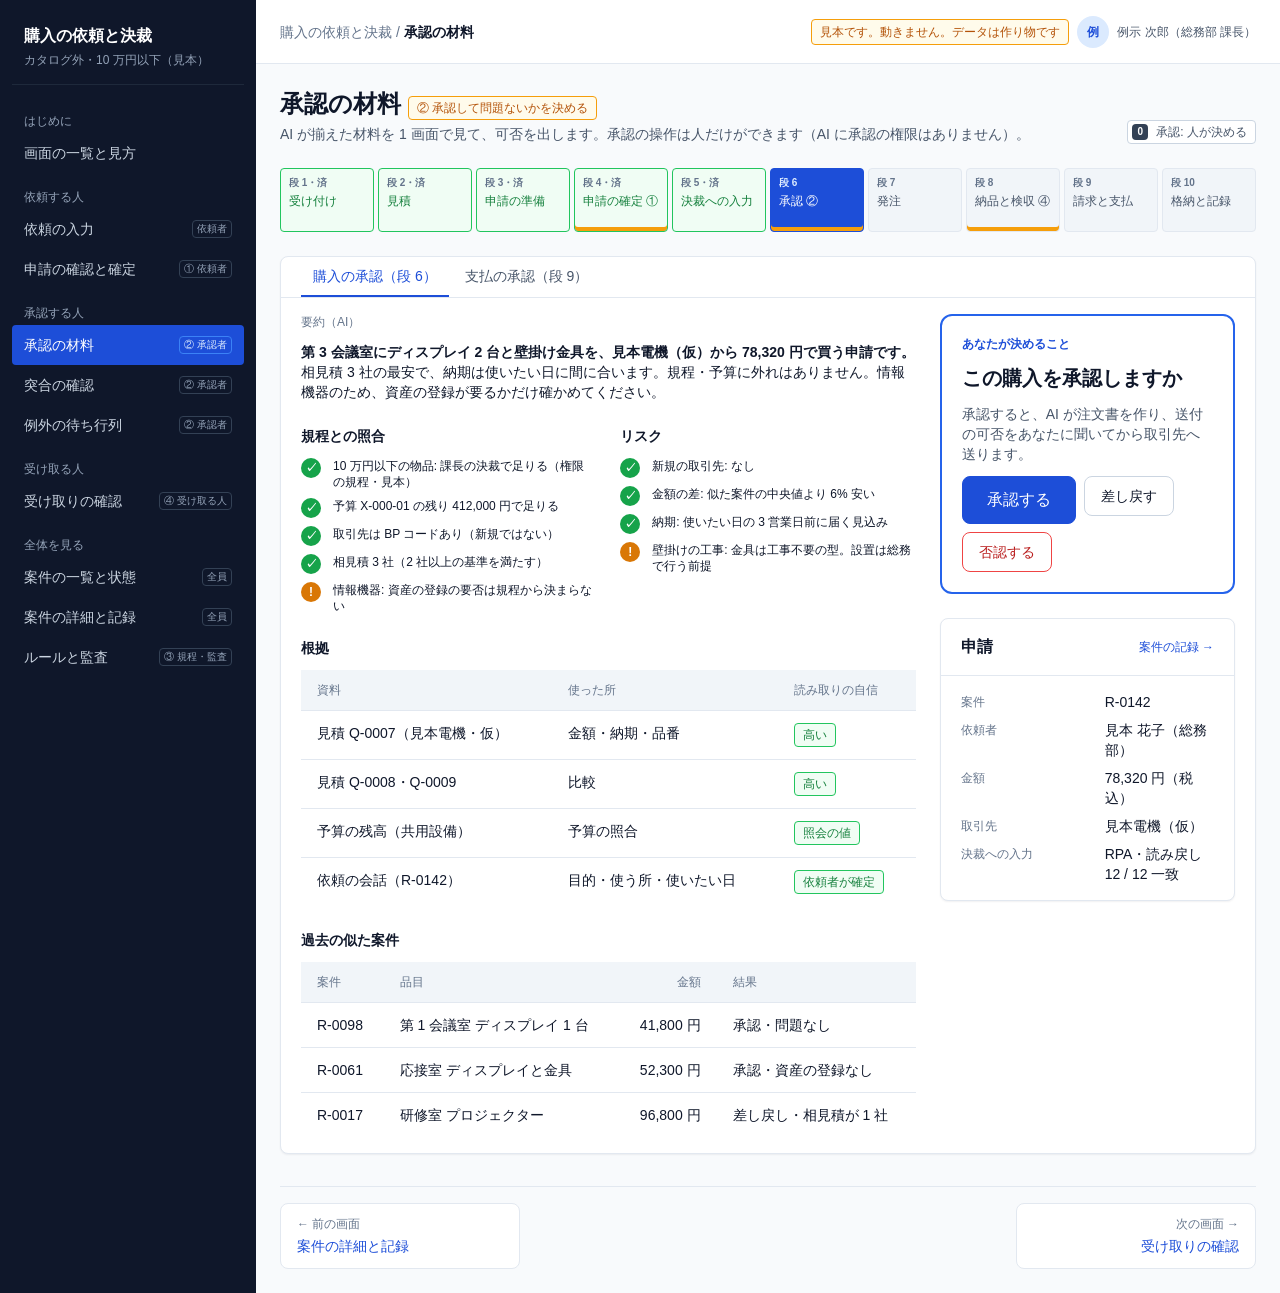
==== approve.html @ 78b3e75e "Publish the static mockup of the To-Be screens" ====
<!doctype html>
<html lang="ja">
<head>
<meta name="robots" content="noindex,nofollow">
<meta charset="utf-8">
<meta name="viewport" content="width=device-width, initial-scale=1">
<title>承認の材料｜購入の依頼と決裁（見本）</title>
<link rel="stylesheet" href="assets/style.css">
</head>
<body data-who="例示 次郎（総務部 課長）">
<div class="shell">
<aside class="side" data-shell-sidebar></aside>
<div>
<header class="top" data-shell-header></header>
<main class="main">
  <div class="page-head">
    <div>
      <h1>承認の材料 <span class="tag human">② 承認して問題ないかを決める</span></h1>
      <p>AI が揃えた材料を 1 画面で見て、可否を出します。承認の操作は人だけができます（AI に承認の権限はありません）。</p>
    </div>
    <span class="lv" data-lv="0">承認: 人が決める</span>
  </div>

  <div class="stack">
    <div data-flow="6"></div>

    <section class="card">
      <div class="tabs" data-tabs="kind" role="tablist">
        <button type="button" data-tab="buy" aria-selected="true">購入の承認（段 6）</button>
        <button type="button" data-tab="pay" aria-selected="false">支払の承認（段 9）</button>
      </div>

      <div data-panel="kind:buy" class="body">
        <div class="grid">
          <div class="c-8 stack">
            <div class="stack-s">
              <span class="small muted">要約（AI）</span>
              <p><b>第 3 会議室にディスプレイ 2 台と壁掛け金具を、見本電機（仮）から 78,320 円で買う申請です。</b>相見積 3 社の最安で、納期は使いたい日に間に合います。規程・予算に外れはありません。情報機器のため、資産の登録が要るかだけ確かめてください。</p>
            </div>

            <div class="grid">
              <section class="c-6 stack-s">
                <b>規程との照合</b>
                <ul class="checks small">
                  <li><span class="mark">✓</span><span>10 万円以下の物品: 課長の決裁で足りる（権限の規程・見本）</span></li>
                  <li><span class="mark">✓</span><span>予算 X-000-01 の残り 412,000 円で足りる</span></li>
                  <li><span class="mark">✓</span><span>取引先は BP コードあり（新規ではない）</span></li>
                  <li><span class="mark">✓</span><span>相見積 3 社（2 社以上の基準を満たす）</span></li>
                  <li><span class="mark w">!</span><span>情報機器: 資産の登録の要否は規程から決まらない</span></li>
                </ul>
              </section>
              <section class="c-6 stack-s">
                <b>リスク</b>
                <ul class="checks small">
                  <li><span class="mark">✓</span><span>新規の取引先: なし</span></li>
                  <li><span class="mark">✓</span><span>金額の差: 似た案件の中央値より 6% 安い</span></li>
                  <li><span class="mark">✓</span><span>納期: 使いたい日の 3 営業日前に届く見込み</span></li>
                  <li><span class="mark w">!</span><span>壁掛けの工事: 金具は工事不要の型。設置は総務で行う前提</span></li>
                </ul>
              </section>
            </div>

            <section class="stack-s">
              <b>根拠</b>
              <div class="table-wrap">
                <table>
                  <thead><tr><th>資料</th><th>使った所</th><th>読み取りの自信</th></tr></thead>
                  <tbody>
                    <tr><td>見積 Q-0007（見本電機・仮）</td><td>金額・納期・品番</td><td><span class="tag ok">高い</span></td></tr>
                    <tr><td>見積 Q-0008・Q-0009</td><td>比較</td><td><span class="tag ok">高い</span></td></tr>
                    <tr><td>予算の残高（共用設備）</td><td>予算の照合</td><td><span class="tag ok">照会の値</span></td></tr>
                    <tr><td>依頼の会話（R-0142）</td><td>目的・使う所・使いたい日</td><td><span class="tag ok">依頼者が確定</span></td></tr>
                  </tbody>
                </table>
              </div>
            </section>

            <section class="stack-s">
              <b>過去の似た案件</b>
              <div class="table-wrap">
                <table>
                  <thead><tr><th>案件</th><th>品目</th><th class="num">金額</th><th>結果</th></tr></thead>
                  <tbody>
                    <tr><td>R-0098</td><td>第 1 会議室 ディスプレイ 1 台</td><td class="num">41,800 円</td><td>承認・問題なし</td></tr>
                    <tr><td>R-0061</td><td>応接室 ディスプレイと金具</td><td class="num">52,300 円</td><td>承認・資産の登録なし</td></tr>
                    <tr><td>R-0017</td><td>研修室 プロジェクター</td><td class="num">96,800 円</td><td>差し戻し・相見積が 1 社</td></tr>
                  </tbody>
                </table>
              </div>
            </section>
          </div>

          <div class="c-4 stack">
            <section class="decide">
              <span class="label">あなたが決めること</span>
              <h2>この購入を承認しますか</h2>
              <p>承認すると、AI が注文書を作り、送付の可否をあなたに聞いてから取引先へ送ります。</p>
              <div class="actions">
                <button class="btn primary big" type="button" data-done="承認しました。注文書の作成へ進みます（見本）">承認する</button>
                <button class="btn" type="button" data-done="差し戻しました。理由を依頼者へ伝えます（見本）">差し戻す</button>
                <button class="btn danger" type="button" data-done="否認しました（見本）">否認する</button>
              </div>
            </section>
            <section class="card">
              <header><h2>申請</h2><a class="small" href="case.html">案件の記録 →</a></header>
              <div class="body">
                <dl class="kv">
                  <dt>案件</dt><dd>R-0142</dd>
                  <dt>依頼者</dt><dd>見本 花子（総務部）</dd>
                  <dt>金額</dt><dd class="num">78,320 円（税込）</dd>
                  <dt>取引先</dt><dd>見本電機（仮）</dd>
                  <dt>決裁への入力</dt><dd>RPA・読み戻し 12 / 12 一致</dd>
                </dl>
              </div>
            </section>
          </div>
        </div>
      </div>

      <div data-panel="kind:pay" class="body" id="pay" hidden>
        <div class="grid">
          <div class="c-8 stack-s">
            <span class="small muted">要約（AI）</span>
            <p><b>R-0142 の支払 78,320 円の決裁です。</b>請求書・注文書・検収の 3 つが全ての項目で一致しました（差分なし）。支払は承認の時に今の仕組みで自動で実行されます。</p>
            <ul class="checks small">
              <li><span class="mark">✓</span><span>請求書・注文書・検収: 差分なし（<a href="reconcile.html">突合の確認</a>）</span></li>
              <li><span class="mark">✓</span><span>受け取りの確認: 見本 花子 が注文どおりと確認</span></li>
              <li><span class="mark">✓</span><span>支払の期日: 月末（請求書から）</span></li>
            </ul>
          </div>
          <div class="c-4">
            <section class="decide">
              <span class="label">あなたが決めること</span>
              <h2>支払を承認しますか</h2>
              <div class="actions">
                <button class="btn primary big" type="button" data-done="支払を承認しました（見本）">承認する</button>
                <button class="btn" type="button" data-done="差し戻しました（見本）">差し戻す</button>
              </div>
            </section>
          </div>
        </div>
      </div>
    </section>
  </div>
</main>
</div>
</div>
<script src="assets/app.js"></script>
</body>
</html>
---- assets/style.css ----
/* カタログ外購入 To-Be の画面の見本（静的）。
   型: 4px 格子（余白は 4・8・12・16・20・24・32・40・48）、12 カラム（溝 24）、
   文字 10・12・14・16・20・24、太さ 400・500・600、角丸 4・6・8・12、左の帯 256、上の帯 64。 */

:root {
  --bg: #f8fafc;
  --surface: #ffffff;
  --sunken: #f1f5f9;
  --line: #e2e8f0;
  --line-strong: #cbd5e1;
  --text: #0f172a;
  --text-2: #475569;
  --text-3: #64748b;
  --brand: #1d4ed8;
  --brand-2: #2563eb;
  --brand-soft: #eff6ff;
  --brand-line: #dbeafe;
  --ok: #15803d;
  --ok-soft: #f0fdf4;
  --warn: #b45309;
  --warn-soft: #fffbeb;
  --ng: #b91c1c;
  --ng-soft: #fef2f2;
  --nav: #0f172a;
  --nav-2: #1e293b;
  --nav-text: #cbd5e1;
  --radius-s: 4px;
  --radius: 8px;
  --radius-l: 12px;
  --shadow: 0 1px 2px rgba(15, 23, 42, 0.06);
  --font: "Hiragino Sans", "Hiragino Kaku Gothic ProN", "Noto Sans JP", "Yu Gothic UI", "Meiryo", sans-serif;
}

* { box-sizing: border-box; }
html, body { margin: 0; }
body {
  font-family: var(--font);
  font-size: 14px;
  line-height: 20px;
  font-weight: 400;
  color: var(--text);
  background: var(--bg);
}
a { color: var(--brand); text-decoration: none; }
a:hover { text-decoration: underline; }
h1, h2, h3, p, ul, ol, dl, dd { margin: 0; }
ul, ol { padding-left: 20px; }
.list { margin-top: 8px; }

/* ---- 枠（左の帯・上の帯・本文） ---- */
.shell { display: grid; grid-template-columns: 256px minmax(0, 1fr); min-height: 100vh; background: linear-gradient(to right, var(--nav) 256px, transparent 256px); }
.side { background: var(--nav); color: var(--nav-text); padding: 16px 12px; position: sticky; top: 0; height: 100vh; overflow-y: auto; }
.side .product { display: flex; flex-direction: column; gap: 4px; padding: 8px 12px 16px; border-bottom: 1px solid var(--nav-2); margin-bottom: 12px; }
.side .product b { color: #ffffff; font-size: 16px; line-height: 24px; font-weight: 600; }
.side .product span { font-size: 12px; line-height: 16px; color: #94a3b8; }
.side .group { font-size: 12px; line-height: 16px; color: #94a3b8; padding: 16px 12px 4px; font-weight: 500; }
.side a { display: flex; align-items: center; justify-content: space-between; gap: 8px; min-height: 40px; padding: 8px 12px; border-radius: var(--radius-s); color: var(--nav-text); font-size: 14px; line-height: 20px; }
.side a:hover { background: var(--nav-2); text-decoration: none; }
.side a[aria-current="page"] { background: var(--brand); color: #ffffff; font-weight: 500; }
.side a .role { font-size: 10px; line-height: 12px; color: #94a3b8; border: 1px solid #334155; border-radius: var(--radius-s); padding: 2px 4px; white-space: nowrap; }
.side a[aria-current="page"] .role { color: #dbeafe; border-color: #3b82f6; }

.top { height: 64px; display: flex; align-items: center; justify-content: space-between; gap: 16px; padding: 0 24px; background: var(--surface); border-bottom: 1px solid var(--line); position: sticky; top: 0; z-index: 2; }
.top .crumb { font-size: 14px; line-height: 20px; color: var(--text-3); white-space: nowrap; overflow: hidden; text-overflow: ellipsis; }
.top .crumb b { color: var(--text); font-weight: 600; }
.top .who { display: flex; align-items: center; gap: 8px; font-size: 12px; line-height: 16px; color: var(--text-2); white-space: nowrap; }
.top .who .avatar { width: 32px; height: 32px; border-radius: 999px; background: var(--brand-line); color: var(--brand); display: grid; place-items: center; font-weight: 600; font-size: 12px; }
.sample-note { font-size: 12px; line-height: 16px; color: var(--warn); background: var(--warn-soft); border: 1px solid #f59e0b; border-radius: var(--radius-s); padding: 4px 8px; white-space: nowrap; }

.main { padding: 24px; max-width: 1328px; }
.page-head { display: flex; align-items: flex-end; justify-content: space-between; gap: 24px; margin-bottom: 24px; }
.page-head h1 { font-size: 24px; line-height: 32px; font-weight: 600; }
.page-head p { font-size: 14px; line-height: 20px; color: var(--text-2); margin-top: 4px; }

/* ---- 12 カラム ---- */
.grid { display: grid; grid-template-columns: repeat(12, minmax(0, 1fr)); gap: 24px; align-items: start; }
.c-12 { grid-column: span 12; } .c-8 { grid-column: span 8; } .c-6 { grid-column: span 6; }
.c-4 { grid-column: span 4; } .c-3 { grid-column: span 3; }
.stack { display: flex; flex-direction: column; gap: 24px; }
.stack-s { display: flex; flex-direction: column; gap: 12px; }
.row { display: flex; align-items: center; gap: 8px; flex-wrap: wrap; }
.spread { display: flex; align-items: center; justify-content: space-between; gap: 16px; }

/* ---- 面 ---- */
.card { background: var(--surface); border: 1px solid var(--line); border-radius: var(--radius); box-shadow: var(--shadow); }
.card > header { display: flex; align-items: center; justify-content: space-between; gap: 12px; padding: 16px 20px; border-bottom: 1px solid var(--line); }
.card > header h2 { font-size: 16px; line-height: 24px; font-weight: 600; }
.card > header .sub { font-size: 12px; line-height: 16px; color: var(--text-3); }
.card .body { padding: 16px 20px; }
.card .body + .body { border-top: 1px solid var(--line); }
.card > footer { padding: 16px 20px; border-top: 1px solid var(--line); background: var(--sunken); border-radius: 0 0 var(--radius) var(--radius); }

.muted { color: var(--text-3); }
.small { font-size: 12px; line-height: 16px; }
.num { font-variant-numeric: tabular-nums; }
.strong { font-weight: 600; }

/* ---- 印 ---- */
.tag { display: inline-flex; align-items: center; gap: 4px; height: 24px; padding: 0 8px; border-radius: var(--radius-s); font-size: 12px; line-height: 16px; font-weight: 500; white-space: nowrap; border: 1px solid transparent; }
.tag.ai { background: var(--brand-soft); color: var(--brand); border-color: var(--brand-line); }
.tag.rpa { background: #f1f5f9; color: #334155; border-color: #cbd5e1; }
.tag.human { background: var(--warn-soft); color: var(--warn); border-color: #f59e0b; }
.tag.ok { background: var(--ok-soft); color: var(--ok); border-color: #22c55e; }
.tag.ng { background: var(--ng-soft); color: var(--ng); border-color: #ef4444; }
.tag.wait { background: var(--warn-soft); color: var(--warn); border-color: #f59e0b; }
.tag.plain { background: var(--sunken); color: var(--text-2); border-color: var(--line); }

/* 任せる段階: 0 人が決める・1 人が可否を出す・2 人は記録を見て止められる・3 自動 */
.lv { display: inline-flex; align-items: center; gap: 8px; height: 24px; padding: 0 8px 0 4px; border-radius: var(--radius-s); font-size: 12px; line-height: 16px; font-weight: 500; white-space: nowrap; background: var(--surface); border: 1px solid var(--line-strong); color: var(--text-2); }
.lv::before { content: attr(data-lv); display: grid; place-items: center; width: 16px; height: 16px; border-radius: var(--radius-s); color: #ffffff; font-size: 10px; line-height: 12px; font-weight: 600; }
.lv[data-lv="0"]::before { background: #334155; }
.lv[data-lv="1"]::before { background: #d97706; }
.lv[data-lv="2"]::before { background: #2563eb; }
.lv[data-lv="3"]::before { background: #16a34a; }

.legend { display: flex; flex-wrap: wrap; gap: 8px 16px; align-items: center; }

/* ---- 人がする 1 操作 ---- */
.decide { background: var(--surface); border: 2px solid var(--brand-2); border-radius: var(--radius-l); padding: 20px; display: flex; flex-direction: column; gap: 12px; }
.decide .label { font-size: 12px; line-height: 16px; font-weight: 600; color: var(--brand); }
.decide h2 { font-size: 20px; line-height: 28px; font-weight: 600; }
.decide p { color: var(--text-2); }
.decide .actions { display: flex; gap: 8px; flex-wrap: wrap; }
.decide.done { border-color: #16a34a; background: var(--ok-soft); }
.decide.done .label { color: var(--ok); }

.btn { display: inline-flex; align-items: center; justify-content: center; gap: 8px; height: 40px; padding: 0 16px; border-radius: var(--radius); border: 1px solid var(--line-strong); background: var(--surface); color: var(--text); font: inherit; font-size: 14px; line-height: 20px; font-weight: 500; cursor: pointer; white-space: nowrap; }
.btn:hover { background: var(--sunken); text-decoration: none; }
.btn.primary { background: var(--brand); border-color: var(--brand); color: #ffffff; }
.btn.primary:hover { background: #1e40af; }
.btn.big { height: 48px; padding: 0 24px; font-size: 16px; line-height: 24px; }
.btn.danger { color: var(--ng); border-color: #ef4444; }
.btn.small { height: 32px; padding: 0 12px; font-size: 12px; line-height: 16px; }

/* ---- 表 ---- */
table { width: 100%; border-collapse: collapse; }
th, td { text-align: left; padding: 12px 16px; border-bottom: 1px solid var(--line); vertical-align: top; font-size: 14px; line-height: 20px; }
th { font-size: 12px; line-height: 16px; font-weight: 500; color: var(--text-3); background: var(--sunken); white-space: nowrap; }
tr:last-child td { border-bottom: 0; }
td:first-child { white-space: nowrap; }
td.num, th.num { text-align: right; font-variant-numeric: tabular-nums; }
tr.diff td { background: var(--warn-soft); }
tr.stuck td:first-child { box-shadow: inset 4px 0 0 #dc2626; }
.table-wrap { overflow-x: auto; }

/* ---- 定義の並び ---- */
.kv { display: grid; grid-template-columns: 128px minmax(0, 1fr); gap: 8px 16px; }
.kv dt { font-size: 12px; line-height: 20px; color: var(--text-3); }
.kv dd { font-size: 14px; line-height: 20px; }
.src { display: inline-flex; align-items: center; gap: 4px; font-size: 12px; line-height: 16px; color: var(--text-3); }
.src::before { content: ""; width: 8px; height: 8px; border-radius: 999px; background: #94a3b8; }
.src.ai::before { background: #2563eb; }
.src.human::before { background: #d97706; }
.src.missing { color: var(--ng); }
.src.missing::before { background: #dc2626; }

/* ---- 記録（AI・RPA がしたことと根拠） ---- */
.log { list-style: none; padding: 0; display: flex; flex-direction: column; }
.log li { display: grid; grid-template-columns: 48px minmax(0, 1fr); gap: 12px; padding: 12px 0; border-bottom: 1px solid var(--line); }
.log li:last-child { border-bottom: 0; }
.log time { font-size: 12px; line-height: 20px; color: var(--text-3); font-variant-numeric: tabular-nums; }
.log .what { display: flex; flex-direction: column; gap: 4px; }
.log .why { font-size: 12px; line-height: 16px; color: var(--text-3); }
.log .what > .lv, .stack-s > .btn, .stack-s > .tag { align-self: flex-start; }

/* ---- 流れ（10 段） ---- */
.flow { display: grid; grid-template-columns: repeat(10, minmax(0, 1fr)); gap: 4px; }
.flow > a { display: flex; flex-direction: column; gap: 4px; padding: 8px; border-radius: var(--radius-s); background: var(--sunken); border: 1px solid var(--line); font-size: 12px; line-height: 16px; color: var(--text-2); min-height: 64px; }
.flow > a:hover { text-decoration: none; border-color: var(--brand-2); }
.flow .n { font-size: 10px; line-height: 12px; color: var(--text-3); font-weight: 600; }
.flow > .done { background: var(--ok-soft); border-color: #22c55e; color: var(--ok); }
.flow > .now { background: var(--brand); border-color: var(--brand); color: #ffffff; }
.flow .now .n { color: #dbeafe; }
.flow > .h { box-shadow: inset 0 -4px 0 #f59e0b; }

.pager { display: flex; justify-content: space-between; gap: 16px; margin-top: 32px; padding-top: 16px; border-top: 1px solid var(--line); }
.pager a { display: flex; flex-direction: column; gap: 4px; padding: 12px 16px; border: 1px solid var(--line); border-radius: var(--radius); background: var(--surface); min-width: 240px; }
.pager a:hover { text-decoration: none; border-color: var(--brand-2); }
.pager a.next { text-align: right; margin-left: auto; }
.pager small { font-size: 12px; line-height: 16px; color: var(--text-3); }

/* ---- チャット ---- */
.chat { display: flex; flex-direction: column; gap: 16px; padding: 20px; background: var(--sunken); min-height: 480px; }
.msg { max-width: 80%; display: flex; flex-direction: column; gap: 4px; }
.msg .bubble { padding: 12px 16px; border-radius: var(--radius-l); background: var(--surface); border: 1px solid var(--line); }
.msg.me { align-self: flex-end; }
.msg.me .bubble { background: var(--brand); color: #ffffff; border-color: var(--brand); }
.msg .meta { font-size: 12px; line-height: 16px; color: var(--text-3); }
.msg.me .meta { text-align: right; }
.choices { display: flex; flex-wrap: wrap; gap: 8px; margin-top: 8px; }
.composer { display: flex; gap: 8px; padding: 16px 20px; border-top: 1px solid var(--line); }
.composer input { flex: 1; height: 40px; border: 1px solid var(--line-strong); border-radius: var(--radius); padding: 0 12px; font: inherit; }

/* ---- 照合の結果 ---- */
.checks { list-style: none; padding: 0; display: flex; flex-direction: column; gap: 8px; }
.checks li { display: grid; grid-template-columns: 24px minmax(0, 1fr); gap: 8px; align-items: start; }
.checks .mark { width: 20px; height: 20px; border-radius: 999px; display: grid; place-items: center; font-size: 12px; line-height: 16px; font-weight: 600; color: #ffffff; background: #16a34a; }
.checks .mark.w { background: #d97706; }
.checks .mark.x { background: #dc2626; }

.note { padding: 12px 16px; border-radius: var(--radius); background: var(--brand-soft); border: 1px solid var(--brand-line); color: #1e3a8a; font-size: 14px; line-height: 20px; }
.note.warn { background: var(--warn-soft); border-color: #f59e0b; color: #78350f; }

/* ---- 指標 ---- */
.stat { display: flex; flex-direction: column; gap: 4px; padding: 16px 20px; }
.stat b { font-size: 24px; line-height: 32px; font-weight: 600; font-variant-numeric: tabular-nums; }
.stat span { font-size: 12px; line-height: 16px; color: var(--text-3); }
.meter { height: 8px; background: var(--sunken); border-radius: 999px; overflow: hidden; border: 1px solid var(--line); }
.meter i { display: block; height: 100%; background: #2563eb; }
.meter.full i { background: #16a34a; }

/* ---- 写真 ---- */
.photo { aspect-ratio: 4 / 3; border-radius: var(--radius); border: 1px dashed var(--line-strong); background: repeating-linear-gradient(45deg, #f1f5f9 0 12px, #f8fafc 12px 24px); display: grid; place-items: center; color: var(--text-3); font-size: 12px; line-height: 16px; max-height: 240px; }

.phone { width: 390px; max-width: 100%; margin: 0 auto; background: var(--surface); border: 1px solid var(--line-strong); border-radius: 16px; overflow: hidden; box-shadow: 0 8px 24px rgba(15, 23, 42, 0.12); }
.phone .bar { height: 48px; display: flex; align-items: center; justify-content: center; font-weight: 600; border-bottom: 1px solid var(--line); }
.phone .inner { padding: 16px; display: flex; flex-direction: column; gap: 16px; }
.phone .btn { width: 100%; height: 56px; font-size: 16px; line-height: 24px; }

.tabs { display: flex; gap: 4px; border-bottom: 1px solid var(--line); padding: 0 20px; }
.tabs button { height: 40px; padding: 0 12px; border: 0; background: none; font: inherit; color: var(--text-2); border-bottom: 2px solid transparent; cursor: pointer; }
.tabs button[aria-selected="true"] { color: var(--brand); border-bottom-color: var(--brand); font-weight: 500; }
[data-panel][hidden] { display: none; }

.toast { position: fixed; right: 24px; bottom: 24px; background: #0f172a; color: #ffffff; padding: 12px 16px; border-radius: var(--radius); font-size: 14px; line-height: 20px; box-shadow: 0 8px 24px rgba(15, 23, 42, 0.24); opacity: 0; transition: opacity 200ms; pointer-events: none; z-index: 3; }
.toast.show { opacity: 1; }

@media (max-width: 1024px) {
  .shell { grid-template-columns: minmax(0, 1fr); background: none; }
  .side { display: none; }
  .c-8, .c-6, .c-4, .c-3 { grid-column: span 12; }
  .flow { grid-template-columns: repeat(5, minmax(0, 1fr)); }
  .top .who span:last-child, .top .sample-note { display: none; }
}

@media (max-width: 640px) {
  .main { padding: 16px; }
  .page-head, .spread, .card > header { flex-direction: column; align-items: flex-start; }
  .lv, .tag { white-space: normal; height: auto; min-height: 24px; padding-top: 4px; padding-bottom: 4px; }
  .flow { grid-template-columns: repeat(2, minmax(0, 1fr)); }
  .pager { flex-direction: column; }
  .pager a { min-width: 0; }
  .kv { grid-template-columns: 96px minmax(0, 1fr); }
  .msg { max-width: 100%; }
}
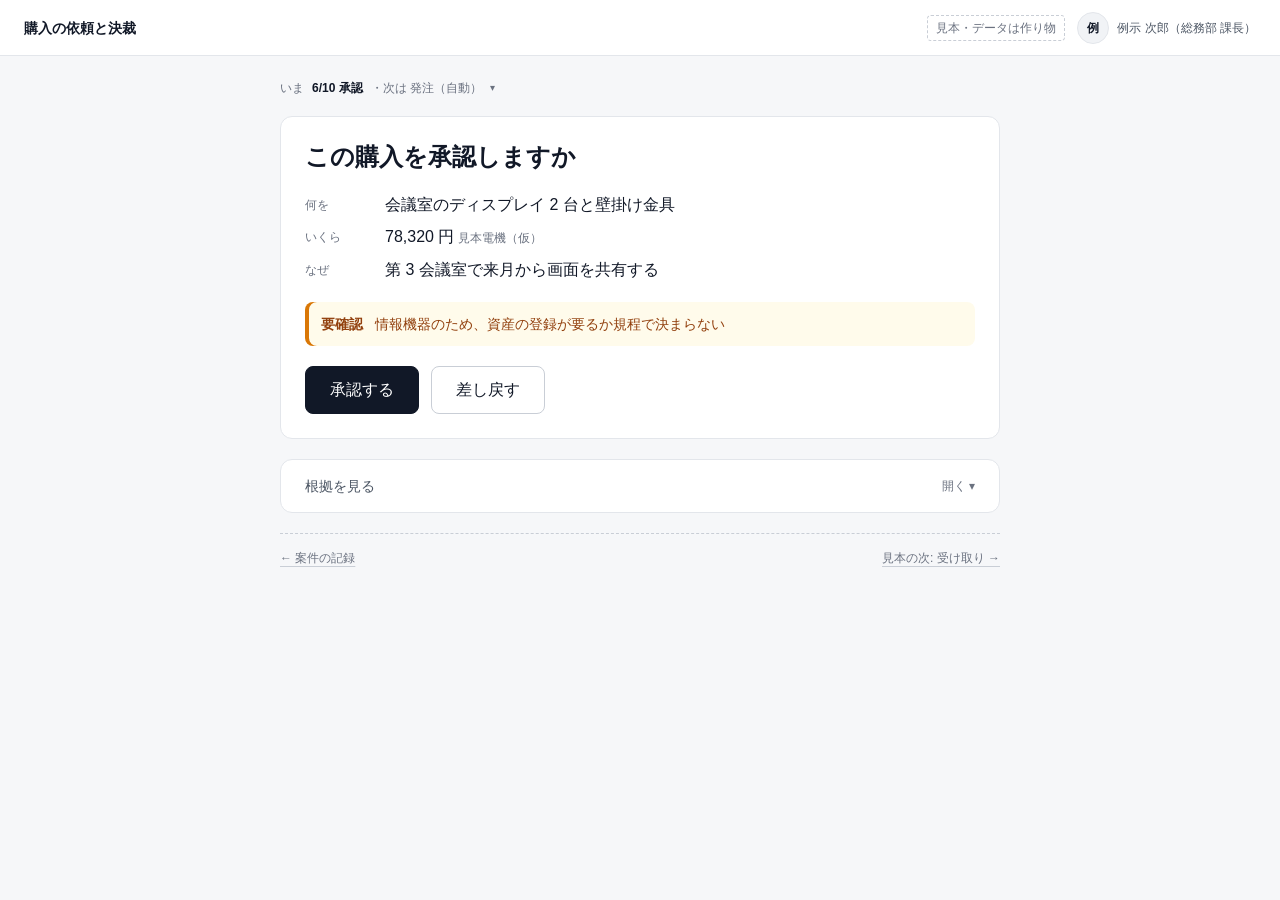
==== commit c412c8be: "Rebuild the mockup as one-decision screens" ====
--- a/approve.html
+++ b/approve.html
@@ -4,147 +4,81 @@
 <meta name="robots" content="noindex,nofollow">
 <meta charset="utf-8">
 <meta name="viewport" content="width=device-width, initial-scale=1">
-<title>承認の材料｜購入の依頼と決裁（見本）</title>
+<title>購入の承認｜購入の依頼と決裁（見本）</title>
 <link rel="stylesheet" href="assets/style.css">
 </head>
 <body data-who="例示 次郎（総務部 課長）">
-<div class="shell">
-<aside class="side" data-shell-sidebar></aside>
-<div>
 <header class="top" data-shell-header></header>
 <main class="main">
-  <div class="page-head">
-    <div>
-      <h1>承認の材料 <span class="tag human">② 承認して問題ないかを決める</span></h1>
-      <p>AI が揃えた材料を 1 画面で見て、可否を出します。承認の操作は人だけができます（AI に承認の権限はありません）。</p>
+  <div data-stage="6"></div>
+
+  <section class="decide">
+    <h1>この購入を承認しますか</h1>
+    <dl class="facts">
+      <dt>何を</dt><dd>会議室のディスプレイ 2 台と壁掛け金具</dd>
+      <dt>いくら</dt><dd class="num">78,320 円<small>見本電機（仮）</small></dd>
+      <dt>なぜ</dt><dd>第 3 会議室で来月から画面を共有する</dd>
+    </dl>
+    <p class="verdict warn"><b>要確認</b><span>情報機器のため、資産の登録が要るか規程で決まらない</span></p>
+    <div class="actions">
+      <button class="btn primary" type="button" data-done="承認しました。発注へ進みます（見本）">承認する</button>
+      <button class="btn" type="button" data-done="差し戻しました。理由と、否認にするかを選びます（見本）">差し戻す</button>
     </div>
-    <span class="lv" data-lv="0">承認: 人が決める</span>
-  </div>
+  </section>
 
-  <div class="stack">
-    <div data-flow="6"></div>
-
-    <section class="card">
-      <div class="tabs" data-tabs="kind" role="tablist">
-        <button type="button" data-tab="buy" aria-selected="true">購入の承認（段 6）</button>
-        <button type="button" data-tab="pay" aria-selected="false">支払の承認（段 9）</button>
-      </div>
-
-      <div data-panel="kind:buy" class="body">
-        <div class="grid">
-          <div class="c-8 stack">
-            <div class="stack-s">
-              <span class="small muted">要約（AI）</span>
-              <p><b>第 3 会議室にディスプレイ 2 台と壁掛け金具を、見本電機（仮）から 78,320 円で買う申請です。</b>相見積 3 社の最安で、納期は使いたい日に間に合います。規程・予算に外れはありません。情報機器のため、資産の登録が要るかだけ確かめてください。</p>
-            </div>
-
-            <div class="grid">
-              <section class="c-6 stack-s">
-                <b>規程との照合</b>
-                <ul class="checks small">
-                  <li><span class="mark">✓</span><span>10 万円以下の物品: 課長の決裁で足りる（権限の規程・見本）</span></li>
-                  <li><span class="mark">✓</span><span>予算 X-000-01 の残り 412,000 円で足りる</span></li>
-                  <li><span class="mark">✓</span><span>取引先は BP コードあり（新規ではない）</span></li>
-                  <li><span class="mark">✓</span><span>相見積 3 社（2 社以上の基準を満たす）</span></li>
-                  <li><span class="mark w">!</span><span>情報機器: 資産の登録の要否は規程から決まらない</span></li>
-                </ul>
-              </section>
-              <section class="c-6 stack-s">
-                <b>リスク</b>
-                <ul class="checks small">
-                  <li><span class="mark">✓</span><span>新規の取引先: なし</span></li>
-                  <li><span class="mark">✓</span><span>金額の差: 似た案件の中央値より 6% 安い</span></li>
-                  <li><span class="mark">✓</span><span>納期: 使いたい日の 3 営業日前に届く見込み</span></li>
-                  <li><span class="mark w">!</span><span>壁掛けの工事: 金具は工事不要の型。設置は総務で行う前提</span></li>
-                </ul>
-              </section>
-            </div>
-
-            <section class="stack-s">
-              <b>根拠</b>
-              <div class="table-wrap">
-                <table>
-                  <thead><tr><th>資料</th><th>使った所</th><th>読み取りの自信</th></tr></thead>
-                  <tbody>
-                    <tr><td>見積 Q-0007（見本電機・仮）</td><td>金額・納期・品番</td><td><span class="tag ok">高い</span></td></tr>
-                    <tr><td>見積 Q-0008・Q-0009</td><td>比較</td><td><span class="tag ok">高い</span></td></tr>
-                    <tr><td>予算の残高（共用設備）</td><td>予算の照合</td><td><span class="tag ok">照会の値</span></td></tr>
-                    <tr><td>依頼の会話（R-0142）</td><td>目的・使う所・使いたい日</td><td><span class="tag ok">依頼者が確定</span></td></tr>
-                  </tbody>
-                </table>
-              </div>
-            </section>
-
-            <section class="stack-s">
-              <b>過去の似た案件</b>
-              <div class="table-wrap">
-                <table>
-                  <thead><tr><th>案件</th><th>品目</th><th class="num">金額</th><th>結果</th></tr></thead>
-                  <tbody>
-                    <tr><td>R-0098</td><td>第 1 会議室 ディスプレイ 1 台</td><td class="num">41,800 円</td><td>承認・問題なし</td></tr>
-                    <tr><td>R-0061</td><td>応接室 ディスプレイと金具</td><td class="num">52,300 円</td><td>承認・資産の登録なし</td></tr>
-                    <tr><td>R-0017</td><td>研修室 プロジェクター</td><td class="num">96,800 円</td><td>差し戻し・相見積が 1 社</td></tr>
-                  </tbody>
-                </table>
-              </div>
-            </section>
-          </div>
-
-          <div class="c-4 stack">
-            <section class="decide">
-              <span class="label">あなたが決めること</span>
-              <h2>この購入を承認しますか</h2>
-              <p>承認すると、AI が注文書を作り、送付の可否をあなたに聞いてから取引先へ送ります。</p>
-              <div class="actions">
-                <button class="btn primary big" type="button" data-done="承認しました。注文書の作成へ進みます（見本）">承認する</button>
-                <button class="btn" type="button" data-done="差し戻しました。理由を依頼者へ伝えます（見本）">差し戻す</button>
-                <button class="btn danger" type="button" data-done="否認しました（見本）">否認する</button>
-              </div>
-            </section>
-            <section class="card">
-              <header><h2>申請</h2><a class="small" href="case.html">案件の記録 →</a></header>
-              <div class="body">
-                <dl class="kv">
-                  <dt>案件</dt><dd>R-0142</dd>
-                  <dt>依頼者</dt><dd>見本 花子（総務部）</dd>
-                  <dt>金額</dt><dd class="num">78,320 円（税込）</dd>
-                  <dt>取引先</dt><dd>見本電機（仮）</dd>
-                  <dt>決裁への入力</dt><dd>RPA・読み戻し 12 / 12 一致</dd>
-                </dl>
-              </div>
-            </section>
-          </div>
+  <details class="fold">
+    <summary>根拠を見る</summary>
+    <div class="body">
+      <section>
+        <h3>規程</h3>
+        <ul class="checks">
+          <li class="w">資産の登録の要否は規程から決まらない。似た R-0061 は登録なし</li>
+          <li>10 万円以下の物品は課長の決裁で足りる</li>
+          <li>予算 X-000-01 の残り 412,000 円で足りる</li>
+          <li>取引先は登録済み（新規ではない）</li>
+          <li>相見積 3 社（基準は 2 社以上）</li>
+          <li>金額は似た案件の中央値より 6% 安い</li>
+          <li>納期は使いたい日の 3 営業日前</li>
+        </ul>
+      </section>
+      <section id="quotes">
+        <h3>見積</h3>
+        <div class="table-wrap">
+          <table>
+            <thead><tr><th>取引先</th><th class="num">金額</th><th>納期</th><th>保証</th></tr></thead>
+            <tbody>
+              <tr><td>見本電機（仮）・選んだ</td><td class="num">78,320 円</td><td>7 営業日</td><td>3 年</td></tr>
+              <tr><td>例示テック（仮）</td><td class="num">81,950 円</td><td>5 営業日</td><td>1 年</td></tr>
+              <tr><td>サンプル商会（仮）</td><td class="num">84,700 円</td><td>10 営業日</td><td>3 年</td></tr>
+            </tbody>
+          </table>
         </div>
-      </div>
-
-      <div data-panel="kind:pay" class="body" id="pay" hidden>
-        <div class="grid">
-          <div class="c-8 stack-s">
-            <span class="small muted">要約（AI）</span>
-            <p><b>R-0142 の支払 78,320 円の決裁です。</b>請求書・注文書・検収の 3 つが全ての項目で一致しました（差分なし）。支払は承認の時に今の仕組みで自動で実行されます。</p>
-            <ul class="checks small">
-              <li><span class="mark">✓</span><span>請求書・注文書・検収: 差分なし（<a href="reconcile.html">突合の確認</a>）</span></li>
-              <li><span class="mark">✓</span><span>受け取りの確認: 見本 花子 が注文どおりと確認</span></li>
-              <li><span class="mark">✓</span><span>支払の期日: 月末（請求書から）</span></li>
-            </ul>
-          </div>
-          <div class="c-4">
-            <section class="decide">
-              <span class="label">あなたが決めること</span>
-              <h2>支払を承認しますか</h2>
-              <div class="actions">
-                <button class="btn primary big" type="button" data-done="支払を承認しました（見本）">承認する</button>
-                <button class="btn" type="button" data-done="差し戻しました（見本）">差し戻す</button>
-              </div>
-            </section>
-          </div>
+      </section>
+      <section>
+        <h3>似た案件</h3>
+        <div class="table-wrap">
+          <table>
+            <thead><tr><th>案件</th><th>品目</th><th class="num">金額</th><th>結果</th></tr></thead>
+            <tbody>
+              <tr><td>R-0098</td><td>ディスプレイ 1 台</td><td class="num">41,800 円</td><td>承認</td></tr>
+              <tr><td>R-0061</td><td>ディスプレイと金具</td><td class="num">52,300 円</td><td>承認・資産の登録なし</td></tr>
+              <tr><td>R-0017</td><td>プロジェクター</td><td class="num">96,800 円</td><td>差し戻し・相見積 1 社</td></tr>
+            </tbody>
+          </table>
         </div>
-      </div>
-    </section>
-  </div>
+      </section>
+      <section>
+        <h3>記録</h3>
+        <ul class="log">
+          <li><time>3 日前</time><span>依頼を受け付け、予算を聞き返した</span></li>
+          <li><time>2 日前</time><span>3 社の見積を読んで比べた（見積 Q-0007〜0009）</span></li>
+          <li><time>昨日</time><span>見本 花子 が申請を確定した</span></li>
+          <li><time>今日</time><span>決裁へ入力し、読み戻し 12 / 12 が一致した。<a href="case.html">案件の記録</a></span></li>
+        </ul>
+      </section>
+    </div>
+  </details>
 </main>
-</div>
-</div>
 <script src="assets/app.js"></script>
 </body>
 </html>
--- a/assets/style.css
+++ b/assets/style.css
@@ -1,245 +1,190 @@
 /* カタログ外購入 To-Be の画面の見本（静的）。
-   型: 4px 格子（余白は 4・8・12・16・20・24・32・40・48）、12 カラム（溝 24）、
-   文字 10・12・14・16・20・24、太さ 400・500・600、角丸 4・6・8・12、左の帯 256、上の帯 64。 */
+   型: 4px 格子（余白は 4・8・12・16・20・24・32・40・48）、文字 12・14・16・20・24、太さ 400・500・600、角丸 4・8・12、上の帯 56。
+   作業の画面は 1 列（幅 720）で、1 件について 1 つ決める。色は「要確認・異常」だけに使い、ほかは墨と灰で組む。 */
 
 :root {
-  --bg: #f8fafc;
+  --bg: #f6f7f9;
   --surface: #ffffff;
-  --sunken: #f1f5f9;
-  --line: #e2e8f0;
-  --line-strong: #cbd5e1;
-  --text: #0f172a;
-  --text-2: #475569;
-  --text-3: #64748b;
-  --brand: #1d4ed8;
-  --brand-2: #2563eb;
-  --brand-soft: #eff6ff;
-  --brand-line: #dbeafe;
-  --ok: #15803d;
-  --ok-soft: #f0fdf4;
-  --warn: #b45309;
+  --sunken: #f1f3f6;
+  --line: #e3e6eb;
+  --line-strong: #c9ced6;
+  --ink: #111827;
+  --text: #1f2937;
+  --text-2: #4b5563;
+  --text-3: #6b7280;
+  --warn: #92400e;
+  --warn-mark: #d97706;
   --warn-soft: #fffbeb;
+  --warn-line: #fcd34d;
   --ng: #b91c1c;
+  --ng-mark: #dc2626;
   --ng-soft: #fef2f2;
-  --nav: #0f172a;
-  --nav-2: #1e293b;
-  --nav-text: #cbd5e1;
+  --ng-line: #fca5a5;
+  --focus: #2563eb;
   --radius-s: 4px;
   --radius: 8px;
   --radius-l: 12px;
-  --shadow: 0 1px 2px rgba(15, 23, 42, 0.06);
   --font: "Hiragino Sans", "Hiragino Kaku Gothic ProN", "Noto Sans JP", "Yu Gothic UI", "Meiryo", sans-serif;
 }
 
 * { box-sizing: border-box; }
 html, body { margin: 0; }
-body {
-  font-family: var(--font);
-  font-size: 14px;
-  line-height: 20px;
-  font-weight: 400;
-  color: var(--text);
-  background: var(--bg);
-}
-a { color: var(--brand); text-decoration: none; }
-a:hover { text-decoration: underline; }
+body { font-family: var(--font); font-size: 14px; line-height: 20px; color: var(--text); background: var(--bg); }
+a { color: var(--ink); text-decoration: underline; text-decoration-color: var(--line-strong); text-underline-offset: 4px; }
+a:hover { text-decoration-color: var(--ink); }
+:focus-visible { outline: 2px solid var(--focus); outline-offset: 2px; }
 h1, h2, h3, p, ul, ol, dl, dd { margin: 0; }
 ul, ol { padding-left: 20px; }
-.list { margin-top: 8px; }
 
-/* ---- 枠（左の帯・上の帯・本文） ---- */
-.shell { display: grid; grid-template-columns: 256px minmax(0, 1fr); min-height: 100vh; background: linear-gradient(to right, var(--nav) 256px, transparent 256px); }
-.side { background: var(--nav); color: var(--nav-text); padding: 16px 12px; position: sticky; top: 0; height: 100vh; overflow-y: auto; }
-.side .product { display: flex; flex-direction: column; gap: 4px; padding: 8px 12px 16px; border-bottom: 1px solid var(--nav-2); margin-bottom: 12px; }
-.side .product b { color: #ffffff; font-size: 16px; line-height: 24px; font-weight: 600; }
-.side .product span { font-size: 12px; line-height: 16px; color: #94a3b8; }
-.side .group { font-size: 12px; line-height: 16px; color: #94a3b8; padding: 16px 12px 4px; font-weight: 500; }
-.side a { display: flex; align-items: center; justify-content: space-between; gap: 8px; min-height: 40px; padding: 8px 12px; border-radius: var(--radius-s); color: var(--nav-text); font-size: 14px; line-height: 20px; }
-.side a:hover { background: var(--nav-2); text-decoration: none; }
-.side a[aria-current="page"] { background: var(--brand); color: #ffffff; font-weight: 500; }
-.side a .role { font-size: 10px; line-height: 12px; color: #94a3b8; border: 1px solid #334155; border-radius: var(--radius-s); padding: 2px 4px; white-space: nowrap; }
-.side a[aria-current="page"] .role { color: #dbeafe; border-color: #3b82f6; }
+/* ---- 上の帯 ---- */
+.top { height: 56px; display: flex; align-items: center; justify-content: space-between; gap: 16px; padding: 0 24px; background: var(--surface); border-bottom: 1px solid var(--line); position: sticky; top: 0; z-index: 2; }
+.top .home { font-weight: 600; color: var(--ink); text-decoration: none; white-space: nowrap; }
+.top .row { gap: 12px; }
+.top .who { display: flex; align-items: center; gap: 8px; font-size: 12px; line-height: 16px; color: var(--text-2); white-space: nowrap; }
+.top .avatar { width: 32px; height: 32px; border-radius: 999px; background: var(--sunken); border: 1px solid var(--line); display: grid; place-items: center; font-weight: 600; font-size: 12px; color: var(--ink); }
+.sample-note { font-size: 12px; line-height: 16px; color: var(--text-3); border: 1px dashed var(--line-strong); border-radius: var(--radius-s); padding: 4px 8px; white-space: nowrap; }
 
-.top { height: 64px; display: flex; align-items: center; justify-content: space-between; gap: 16px; padding: 0 24px; background: var(--surface); border-bottom: 1px solid var(--line); position: sticky; top: 0; z-index: 2; }
-.top .crumb { font-size: 14px; line-height: 20px; color: var(--text-3); white-space: nowrap; overflow: hidden; text-overflow: ellipsis; }
-.top .crumb b { color: var(--text); font-weight: 600; }
-.top .who { display: flex; align-items: center; gap: 8px; font-size: 12px; line-height: 16px; color: var(--text-2); white-space: nowrap; }
-.top .who .avatar { width: 32px; height: 32px; border-radius: 999px; background: var(--brand-line); color: var(--brand); display: grid; place-items: center; font-weight: 600; font-size: 12px; }
-.sample-note { font-size: 12px; line-height: 16px; color: var(--warn); background: var(--warn-soft); border: 1px solid #f59e0b; border-radius: var(--radius-s); padding: 4px 8px; white-space: nowrap; }
-
-.main { padding: 24px; max-width: 1328px; }
-.page-head { display: flex; align-items: flex-end; justify-content: space-between; gap: 24px; margin-bottom: 24px; }
-.page-head h1 { font-size: 24px; line-height: 32px; font-weight: 600; }
-.page-head p { font-size: 14px; line-height: 20px; color: var(--text-2); margin-top: 4px; }
-
-/* ---- 12 カラム ---- */
-.grid { display: grid; grid-template-columns: repeat(12, minmax(0, 1fr)); gap: 24px; align-items: start; }
-.c-12 { grid-column: span 12; } .c-8 { grid-column: span 8; } .c-6 { grid-column: span 6; }
-.c-4 { grid-column: span 4; } .c-3 { grid-column: span 3; }
-.stack { display: flex; flex-direction: column; gap: 24px; }
-.stack-s { display: flex; flex-direction: column; gap: 12px; }
-.row { display: flex; align-items: center; gap: 8px; flex-wrap: wrap; }
-.spread { display: flex; align-items: center; justify-content: space-between; gap: 16px; }
-
-/* ---- 面 ---- */
-.card { background: var(--surface); border: 1px solid var(--line); border-radius: var(--radius); box-shadow: var(--shadow); }
-.card > header { display: flex; align-items: center; justify-content: space-between; gap: 12px; padding: 16px 20px; border-bottom: 1px solid var(--line); }
-.card > header h2 { font-size: 16px; line-height: 24px; font-weight: 600; }
-.card > header .sub { font-size: 12px; line-height: 16px; color: var(--text-3); }
-.card .body { padding: 16px 20px; }
-.card .body + .body { border-top: 1px solid var(--line); }
-.card > footer { padding: 16px 20px; border-top: 1px solid var(--line); background: var(--sunken); border-radius: 0 0 var(--radius) var(--radius); }
-
+/* ---- 本文 ---- */
+.main { max-width: 768px; margin: 0 auto; padding: 24px 24px 48px; display: flex; flex-direction: column; gap: 20px; }
+.main.wide { max-width: 1040px; }
+h1 { font-size: 24px; line-height: 32px; font-weight: 600; color: var(--ink); }
+h2 { font-size: 16px; line-height: 24px; font-weight: 600; color: var(--ink); }
+h3 { font-size: 12px; line-height: 16px; font-weight: 600; color: var(--text-3); margin-bottom: 8px; }
 .muted { color: var(--text-3); }
 .small { font-size: 12px; line-height: 16px; }
 .num { font-variant-numeric: tabular-nums; }
-.strong { font-weight: 600; }
+.row { display: flex; align-items: center; gap: 8px; flex-wrap: wrap; }
+.stack { display: flex; flex-direction: column; gap: 16px; }
 
-/* ---- 印 ---- */
-.tag { display: inline-flex; align-items: center; gap: 4px; height: 24px; padding: 0 8px; border-radius: var(--radius-s); font-size: 12px; line-height: 16px; font-weight: 500; white-space: nowrap; border: 1px solid transparent; }
-.tag.ai { background: var(--brand-soft); color: var(--brand); border-color: var(--brand-line); }
-.tag.rpa { background: #f1f5f9; color: #334155; border-color: #cbd5e1; }
-.tag.human { background: var(--warn-soft); color: var(--warn); border-color: #f59e0b; }
-.tag.ok { background: var(--ok-soft); color: var(--ok); border-color: #22c55e; }
-.tag.ng { background: var(--ng-soft); color: var(--ng); border-color: #ef4444; }
-.tag.wait { background: var(--warn-soft); color: var(--warn); border-color: #f59e0b; }
-.tag.plain { background: var(--sunken); color: var(--text-2); border-color: var(--line); }
+/* ---- 段の 1 行（app.js が組む。押すと 10 段が開く） ---- */
+.stage { font-size: 12px; line-height: 16px; color: var(--text-3); }
+.stage > :first-child { cursor: pointer; list-style: none; display: inline-flex; gap: 8px; align-items: center; }
+.stage > :first-child::-webkit-details-marker { display: none; }
+.stage > :first-child::after { content: "▾"; font-size: 10px; }
+.stage[open] > :first-child::after { content: "▴"; }
+.stage b { color: var(--ink); font-weight: 600; }
+.stage ol { list-style: none; padding: 12px 0 0; display: grid; grid-template-columns: repeat(5, minmax(0, 1fr)); gap: 4px; }
+.stage li a { display: block; padding: 8px; border-radius: var(--radius-s); border: 1px solid var(--line); background: var(--surface); color: var(--text-2); text-decoration: none; }
+.stage li.now a { border-color: var(--ink); color: var(--ink); font-weight: 600; }
+.stage li.done a { color: var(--text-3); background: var(--sunken); }
+.stage li span { display: block; font-size: 10px; line-height: 12px; color: var(--text-3); font-weight: 400; }
 
-/* 任せる段階: 0 人が決める・1 人が可否を出す・2 人は記録を見て止められる・3 自動 */
-.lv { display: inline-flex; align-items: center; gap: 8px; height: 24px; padding: 0 8px 0 4px; border-radius: var(--radius-s); font-size: 12px; line-height: 16px; font-weight: 500; white-space: nowrap; background: var(--surface); border: 1px solid var(--line-strong); color: var(--text-2); }
-.lv::before { content: attr(data-lv); display: grid; place-items: center; width: 16px; height: 16px; border-radius: var(--radius-s); color: #ffffff; font-size: 10px; line-height: 12px; font-weight: 600; }
-.lv[data-lv="0"]::before { background: #334155; }
-.lv[data-lv="1"]::before { background: #d97706; }
-.lv[data-lv="2"]::before { background: #2563eb; }
-.lv[data-lv="3"]::before { background: #16a34a; }
+/* ---- 決める枠: 問い・要点 3 行・AI の判定・ボタン 2 つ ---- */
+.decide { background: var(--surface); border: 1px solid var(--line); border-radius: var(--radius-l); padding: 24px; display: flex; flex-direction: column; gap: 20px; }
+.facts { display: grid; grid-template-columns: 64px minmax(0, 1fr); gap: 8px 16px; }
+.facts dt { font-size: 12px; line-height: 24px; color: var(--text-3); }
+.facts dd { font-size: 16px; line-height: 24px; color: var(--ink); }
+.facts dd small { font-size: 12px; color: var(--text-3); margin-left: 4px; }
+.verdict { display: flex; gap: 12px; align-items: baseline; padding: 12px 16px; border-radius: var(--radius); background: var(--sunken); color: var(--text-2); }
+.verdict b { flex: none; font-weight: 600; color: var(--ink); }
+.verdict.warn { background: var(--warn-soft); box-shadow: inset 4px 0 0 var(--warn-mark); color: var(--warn); }
+.verdict.warn b { color: var(--warn); }
+.verdict.ng { background: var(--ng-soft); box-shadow: inset 4px 0 0 var(--ng-mark); color: var(--ng); }
+.verdict.ng b { color: var(--ng); }
+.actions { display: flex; gap: 12px; align-items: center; flex-wrap: wrap; }
+.actions .after { font-size: 12px; line-height: 16px; color: var(--text-3); }
+.decide.done { border-color: var(--line-strong); background: var(--sunken); }
+.decide.done .actions .btn { opacity: 0.4; pointer-events: none; }
 
-.legend { display: flex; flex-wrap: wrap; gap: 8px 16px; align-items: center; }
-
-/* ---- 人がする 1 操作 ---- */
-.decide { background: var(--surface); border: 2px solid var(--brand-2); border-radius: var(--radius-l); padding: 20px; display: flex; flex-direction: column; gap: 12px; }
-.decide .label { font-size: 12px; line-height: 16px; font-weight: 600; color: var(--brand); }
-.decide h2 { font-size: 20px; line-height: 28px; font-weight: 600; }
-.decide p { color: var(--text-2); }
-.decide .actions { display: flex; gap: 8px; flex-wrap: wrap; }
-.decide.done { border-color: #16a34a; background: var(--ok-soft); }
-.decide.done .label { color: var(--ok); }
-
-.btn { display: inline-flex; align-items: center; justify-content: center; gap: 8px; height: 40px; padding: 0 16px; border-radius: var(--radius); border: 1px solid var(--line-strong); background: var(--surface); color: var(--text); font: inherit; font-size: 14px; line-height: 20px; font-weight: 500; cursor: pointer; white-space: nowrap; }
-.btn:hover { background: var(--sunken); text-decoration: none; }
-.btn.primary { background: var(--brand); border-color: var(--brand); color: #ffffff; }
-.btn.primary:hover { background: #1e40af; }
-.btn.big { height: 48px; padding: 0 24px; font-size: 16px; line-height: 24px; }
-.btn.danger { color: var(--ng); border-color: #ef4444; }
+.btn { display: inline-flex; align-items: center; justify-content: center; gap: 8px; height: 48px; padding: 0 24px; border-radius: var(--radius); border: 1px solid var(--line-strong); background: var(--surface); color: var(--ink); font: inherit; font-size: 16px; line-height: 24px; font-weight: 500; cursor: pointer; white-space: nowrap; text-decoration: none; }
+.btn:hover { background: var(--sunken); }
+.btn.primary { background: var(--ink); border-color: var(--ink); color: #ffffff; }
+.btn.primary:hover { background: #374151; }
 .btn.small { height: 32px; padding: 0 12px; font-size: 12px; line-height: 16px; }
 
+/* ---- 畳む枠（根拠を見る。:first-child は <summary>）。異常があるものだけ open で置き、色を付ける ---- */
+.fold { background: var(--surface); border: 1px solid var(--line); border-radius: var(--radius-l); }
+.fold > :first-child { cursor: pointer; padding: 16px 24px; font-weight: 500; color: var(--text-2); list-style: none; display: flex; justify-content: space-between; gap: 12px; }
+.fold > :first-child::-webkit-details-marker { display: none; }
+.fold > :first-child::after { content: "開く ▾"; font-size: 12px; color: var(--text-3); font-weight: 400; }
+.fold[open] > :first-child::after { content: "閉じる ▴"; }
+.fold > .body { padding: 0 24px 24px; display: flex; flex-direction: column; gap: 24px; }
+.fold.alert { border-color: var(--warn-line); }
+.fold.alert > :first-child { color: var(--warn); }
+
 /* ---- 表 ---- */
+.table-wrap { overflow-x: auto; }
 table { width: 100%; border-collapse: collapse; }
-th, td { text-align: left; padding: 12px 16px; border-bottom: 1px solid var(--line); vertical-align: top; font-size: 14px; line-height: 20px; }
-th { font-size: 12px; line-height: 16px; font-weight: 500; color: var(--text-3); background: var(--sunken); white-space: nowrap; }
+th, td { text-align: left; padding: 12px; border-bottom: 1px solid var(--line); vertical-align: top; font-size: 14px; line-height: 20px; }
+th { font-size: 12px; line-height: 16px; font-weight: 500; color: var(--text-3); white-space: nowrap; }
 tr:last-child td { border-bottom: 0; }
-td:first-child { white-space: nowrap; }
-td.num, th.num { text-align: right; font-variant-numeric: tabular-nums; }
-tr.diff td { background: var(--warn-soft); }
-tr.stuck td:first-child { box-shadow: inset 4px 0 0 #dc2626; }
-.table-wrap { overflow-x: auto; }
+td.num, th.num { text-align: right; font-variant-numeric: tabular-nums; white-space: nowrap; }
+td.nowrap { white-space: nowrap; }
+tr.diff td { background: var(--warn-soft); color: var(--warn); }
+tr.stuck td:first-child { box-shadow: inset 4px 0 0 var(--ng-mark); }
+td .late { color: var(--ng); font-weight: 600; }
+td a { font-weight: 500; }
 
-/* ---- 定義の並び ---- */
-.kv { display: grid; grid-template-columns: 128px minmax(0, 1fr); gap: 8px 16px; }
+/* ---- 根拠の中身 ---- */
+.kv { display: grid; grid-template-columns: 112px minmax(0, 1fr); gap: 8px 16px; }
 .kv dt { font-size: 12px; line-height: 20px; color: var(--text-3); }
-.kv dd { font-size: 14px; line-height: 20px; }
-.src { display: inline-flex; align-items: center; gap: 4px; font-size: 12px; line-height: 16px; color: var(--text-3); }
-.src::before { content: ""; width: 8px; height: 8px; border-radius: 999px; background: #94a3b8; }
-.src.ai::before { background: #2563eb; }
-.src.human::before { background: #d97706; }
-.src.missing { color: var(--ng); }
-.src.missing::before { background: #dc2626; }
-
-/* ---- 記録（AI・RPA がしたことと根拠） ---- */
+.checks { list-style: none; padding: 0; display: flex; flex-direction: column; gap: 8px; }
+.checks li { display: grid; grid-template-columns: 20px minmax(0, 1fr); gap: 8px; }
+.checks li::before { content: "✓"; color: var(--text-3); }
+.checks li.w { color: var(--warn); }
+.checks li.w::before { content: "!"; font-weight: 600; color: var(--warn-mark); }
 .log { list-style: none; padding: 0; display: flex; flex-direction: column; }
-.log li { display: grid; grid-template-columns: 48px minmax(0, 1fr); gap: 12px; padding: 12px 0; border-bottom: 1px solid var(--line); }
+.log li { display: grid; grid-template-columns: 64px minmax(0, 1fr); gap: 12px; padding: 8px 0; border-bottom: 1px solid var(--line); }
 .log li:last-child { border-bottom: 0; }
 .log time { font-size: 12px; line-height: 20px; color: var(--text-3); font-variant-numeric: tabular-nums; }
-.log .what { display: flex; flex-direction: column; gap: 4px; }
-.log .why { font-size: 12px; line-height: 16px; color: var(--text-3); }
-.log .what > .lv, .stack-s > .btn, .stack-s > .tag { align-self: flex-start; }
 
-/* ---- 流れ（10 段） ---- */
-.flow { display: grid; grid-template-columns: repeat(10, minmax(0, 1fr)); gap: 4px; }
-.flow > a { display: flex; flex-direction: column; gap: 4px; padding: 8px; border-radius: var(--radius-s); background: var(--sunken); border: 1px solid var(--line); font-size: 12px; line-height: 16px; color: var(--text-2); min-height: 64px; }
-.flow > a:hover { text-decoration: none; border-color: var(--brand-2); }
-.flow .n { font-size: 10px; line-height: 12px; color: var(--text-3); font-weight: 600; }
-.flow > .done { background: var(--ok-soft); border-color: #22c55e; color: var(--ok); }
-.flow > .now { background: var(--brand); border-color: var(--brand); color: #ffffff; }
-.flow .now .n { color: #dbeafe; }
-.flow > .h { box-shadow: inset 0 -4px 0 #f59e0b; }
+/* ---- 依頼の会話 ---- */
+.chat { display: flex; flex-direction: column; gap: 12px; }
+.msg { max-width: 85%; padding: 12px 16px; border-radius: var(--radius-l); background: var(--sunken); }
+.msg.me { align-self: flex-end; background: var(--ink); color: #ffffff; }
+.composer { display: flex; gap: 12px; }
+.composer input { flex: 1; min-width: 0; height: 48px; border: 1px solid var(--line-strong); border-radius: var(--radius); padding: 0 16px; font: inherit; font-size: 16px; }
 
-.pager { display: flex; justify-content: space-between; gap: 16px; margin-top: 32px; padding-top: 16px; border-top: 1px solid var(--line); }
-.pager a { display: flex; flex-direction: column; gap: 4px; padding: 12px 16px; border: 1px solid var(--line); border-radius: var(--radius); background: var(--surface); min-width: 240px; }
-.pager a:hover { text-decoration: none; border-color: var(--brand-2); }
-.pager a.next { text-align: right; margin-left: auto; }
-.pager small { font-size: 12px; line-height: 16px; color: var(--text-3); }
+.photo { aspect-ratio: 4 / 3; max-width: 320px; border-radius: var(--radius); border: 1px dashed var(--line-strong); background: var(--sunken); display: grid; place-items: center; color: var(--text-3); font-size: 12px; }
 
-/* ---- チャット ---- */
-.chat { display: flex; flex-direction: column; gap: 16px; padding: 20px; background: var(--sunken); min-height: 480px; }
-.msg { max-width: 80%; display: flex; flex-direction: column; gap: 4px; }
-.msg .bubble { padding: 12px 16px; border-radius: var(--radius-l); background: var(--surface); border: 1px solid var(--line); }
-.msg.me { align-self: flex-end; }
-.msg.me .bubble { background: var(--brand); color: #ffffff; border-color: var(--brand); }
-.msg .meta { font-size: 12px; line-height: 16px; color: var(--text-3); }
-.msg.me .meta { text-align: right; }
-.choices { display: flex; flex-wrap: wrap; gap: 8px; margin-top: 8px; }
-.composer { display: flex; gap: 8px; padding: 16px 20px; border-top: 1px solid var(--line); }
-.composer input { flex: 1; height: 40px; border: 1px solid var(--line-strong); border-radius: var(--radius); padding: 0 12px; font: inherit; }
+/* ---- 入口（役割ごと） ---- */
+.roles { display: grid; grid-template-columns: repeat(3, minmax(0, 1fr)); gap: 20px; align-items: start; }
+.role { background: var(--surface); border: 1px solid var(--line); border-radius: var(--radius-l); padding: 24px; display: flex; flex-direction: column; gap: 16px; }
+.role .count { font-size: 14px; color: var(--text-2); }
+.role .count b { font-size: 24px; line-height: 32px; color: var(--ink); margin: 0 4px; }
+.todo { list-style: none; padding: 0; display: flex; flex-direction: column; }
+.todo li { border-top: 1px solid var(--line); }
+.todo a { display: flex; flex-direction: column; gap: 4px; padding: 12px 0; text-decoration: none; }
+.todo a span { font-size: 12px; line-height: 16px; color: var(--text-3); }
+.todo a:hover b { text-decoration: underline; }
+.todo .late span { color: var(--ng); }
 
-/* ---- 照合の結果 ---- */
-.checks { list-style: none; padding: 0; display: flex; flex-direction: column; gap: 8px; }
-.checks li { display: grid; grid-template-columns: 24px minmax(0, 1fr); gap: 8px; align-items: start; }
-.checks .mark { width: 20px; height: 20px; border-radius: 999px; display: grid; place-items: center; font-size: 12px; line-height: 16px; font-weight: 600; color: #ffffff; background: #16a34a; }
-.checks .mark.w { background: #d97706; }
-.checks .mark.x { background: #dc2626; }
+/* ---- 見方（guide.html） ---- */
+.card { background: var(--surface); border: 1px solid var(--line); border-radius: var(--radius-l); padding: 24px; display: flex; flex-direction: column; gap: 16px; }
+.lv { display: inline-flex; align-items: center; gap: 8px; font-size: 12px; line-height: 16px; white-space: nowrap; }
+.lv::before { content: attr(data-lv); display: grid; place-items: center; width: 20px; height: 20px; border-radius: var(--radius-s); background: var(--ink); color: #ffffff; font-size: 12px; font-weight: 600; }
+.meter { height: 8px; background: var(--sunken); border-radius: 999px; overflow: hidden; min-width: 80px; }
+.meter i { display: block; height: 100%; background: var(--text-3); }
 
-.note { padding: 12px 16px; border-radius: var(--radius); background: var(--brand-soft); border: 1px solid var(--brand-line); color: #1e3a8a; font-size: 14px; line-height: 20px; }
-.note.warn { background: var(--warn-soft); border-color: #f59e0b; color: #78350f; }
+/* ---- 見本の順（前へ・次へ）。作業の画面の外の案内 ---- */
+.pager { display: flex; justify-content: space-between; gap: 16px; padding-top: 16px; border-top: 1px dashed var(--line-strong); font-size: 12px; line-height: 16px; }
+.pager a { color: var(--text-3); }
+.pager a.next { margin-left: auto; text-align: right; }
 
-/* ---- 指標 ---- */
-.stat { display: flex; flex-direction: column; gap: 4px; padding: 16px 20px; }
-.stat b { font-size: 24px; line-height: 32px; font-weight: 600; font-variant-numeric: tabular-nums; }
-.stat span { font-size: 12px; line-height: 16px; color: var(--text-3); }
-.meter { height: 8px; background: var(--sunken); border-radius: 999px; overflow: hidden; border: 1px solid var(--line); }
-.meter i { display: block; height: 100%; background: #2563eb; }
-.meter.full i { background: #16a34a; }
-
-/* ---- 写真 ---- */
-.photo { aspect-ratio: 4 / 3; border-radius: var(--radius); border: 1px dashed var(--line-strong); background: repeating-linear-gradient(45deg, #f1f5f9 0 12px, #f8fafc 12px 24px); display: grid; place-items: center; color: var(--text-3); font-size: 12px; line-height: 16px; max-height: 240px; }
-
-.phone { width: 390px; max-width: 100%; margin: 0 auto; background: var(--surface); border: 1px solid var(--line-strong); border-radius: 16px; overflow: hidden; box-shadow: 0 8px 24px rgba(15, 23, 42, 0.12); }
-.phone .bar { height: 48px; display: flex; align-items: center; justify-content: center; font-weight: 600; border-bottom: 1px solid var(--line); }
-.phone .inner { padding: 16px; display: flex; flex-direction: column; gap: 16px; }
-.phone .btn { width: 100%; height: 56px; font-size: 16px; line-height: 24px; }
-
-.tabs { display: flex; gap: 4px; border-bottom: 1px solid var(--line); padding: 0 20px; }
-.tabs button { height: 40px; padding: 0 12px; border: 0; background: none; font: inherit; color: var(--text-2); border-bottom: 2px solid transparent; cursor: pointer; }
-.tabs button[aria-selected="true"] { color: var(--brand); border-bottom-color: var(--brand); font-weight: 500; }
-[data-panel][hidden] { display: none; }
-
-.toast { position: fixed; right: 24px; bottom: 24px; background: #0f172a; color: #ffffff; padding: 12px 16px; border-radius: var(--radius); font-size: 14px; line-height: 20px; box-shadow: 0 8px 24px rgba(15, 23, 42, 0.24); opacity: 0; transition: opacity 200ms; pointer-events: none; z-index: 3; }
+.toast { position: fixed; left: 50%; bottom: 96px; transform: translateX(-50%); background: var(--ink); color: #ffffff; padding: 12px 16px; border-radius: var(--radius); box-shadow: 0 8px 24px rgba(17, 24, 39, 0.24); opacity: 0; transition: opacity 200ms; pointer-events: none; z-index: 3; max-width: calc(100% - 32px); }
 .toast.show { opacity: 1; }
 
 @media (max-width: 1024px) {
-  .shell { grid-template-columns: minmax(0, 1fr); background: none; }
-  .side { display: none; }
-  .c-8, .c-6, .c-4, .c-3 { grid-column: span 12; }
-  .flow { grid-template-columns: repeat(5, minmax(0, 1fr)); }
-  .top .who span:last-child, .top .sample-note { display: none; }
+  .roles { grid-template-columns: minmax(0, 1fr); }
 }
 
+/* スマホの幅: ボタンは画面の下に留め、開いてすぐ 1 操作で済むようにする */
 @media (max-width: 640px) {
-  .main { padding: 16px; }
-  .page-head, .spread, .card > header { flex-direction: column; align-items: flex-start; }
-  .lv, .tag { white-space: normal; height: auto; min-height: 24px; padding-top: 4px; padding-bottom: 4px; }
-  .flow { grid-template-columns: repeat(2, minmax(0, 1fr)); }
-  .pager { flex-direction: column; }
-  .pager a { min-width: 0; }
-  .kv { grid-template-columns: 96px minmax(0, 1fr); }
-  .msg { max-width: 100%; }
+  .top { padding: 0 16px; }
+  .top .who span:last-child, .sample-note { display: none; }
+  .main { padding: 16px 16px 120px; gap: 16px; }
+  h1 { font-size: 20px; line-height: 28px; }
+  .decide { padding: 16px; gap: 16px; border: 0; background: none; padding: 0; }
+  .facts { grid-template-columns: 48px minmax(0, 1fr); }
+  .verdict { flex-direction: column; gap: 4px; }
+  .decide .actions { position: fixed; left: 0; right: 0; bottom: 0; z-index: 2; padding: 12px 16px; background: var(--surface); border-top: 1px solid var(--line); flex-wrap: nowrap; }
+  .decide .actions .btn { flex: 1; min-width: 0; padding: 0 12px; }
+  .decide .actions .btn.primary { flex: 2; }
+  .decide .actions .after { display: none; }
+  .fold > :first-child { padding: 16px; }
+  .fold > .body { padding: 0 16px 16px; }
+  .stage ol { grid-template-columns: repeat(2, minmax(0, 1fr)); }
+  .composer .btn { padding: 0 16px; }
+  .kv { grid-template-columns: 88px minmax(0, 1fr); }
+  .card, .role { padding: 16px; }
 }
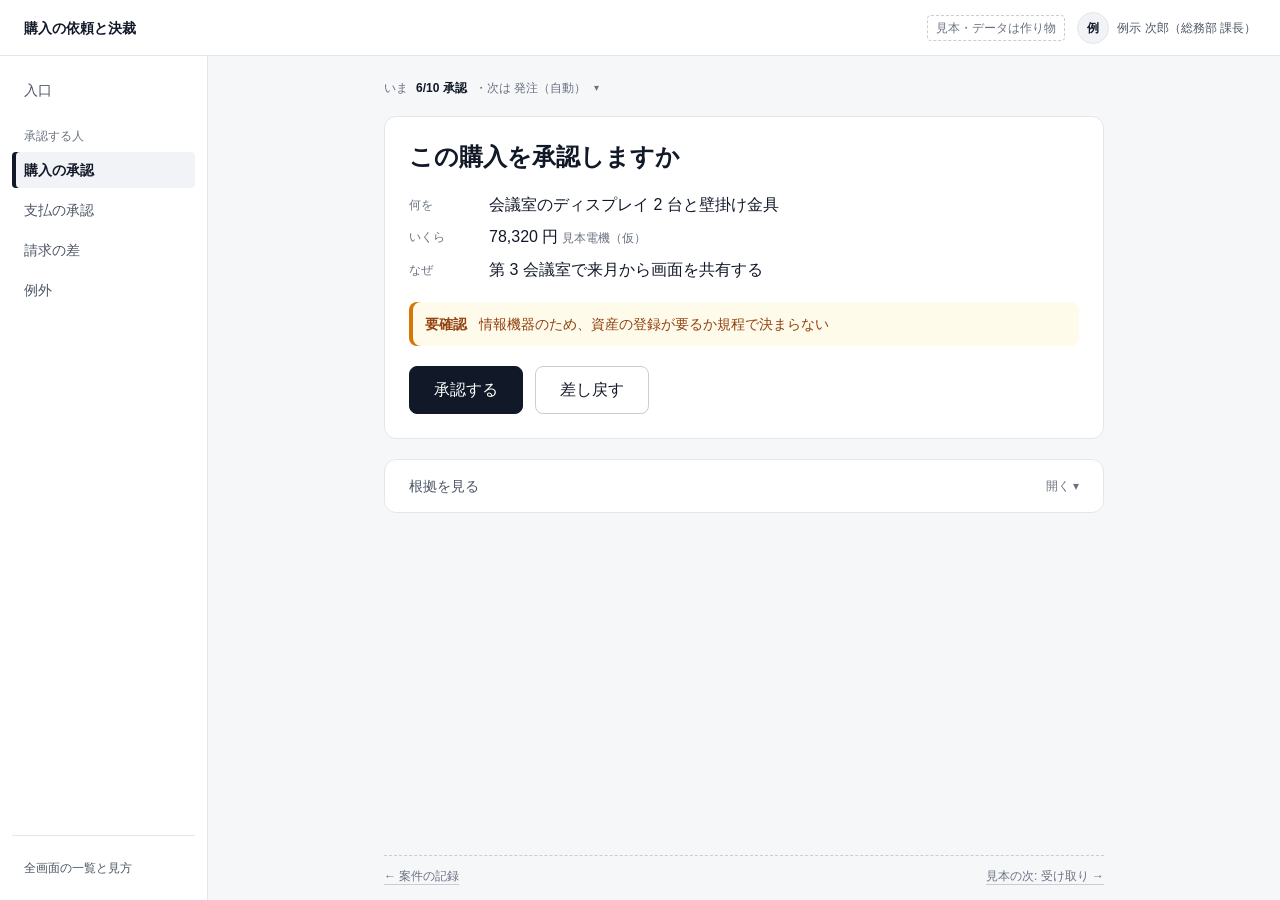
==== commit 84977d74: "docs: カタログ外購入の資料と画面の見本を更新" ====
--- a/approve.html
+++ b/approve.html
@@ -26,58 +26,60 @@
     </div>
   </section>
 
-  <details class="fold">
-    <summary>根拠を見る</summary>
-    <div class="body">
-      <section>
-        <h3>規程</h3>
-        <ul class="checks">
-          <li class="w">資産の登録の要否は規程から決まらない。似た R-0061 は登録なし</li>
-          <li>10 万円以下の物品は課長の決裁で足りる</li>
-          <li>予算 X-000-01 の残り 412,000 円で足りる</li>
-          <li>取引先は登録済み（新規ではない）</li>
-          <li>相見積 3 社（基準は 2 社以上）</li>
-          <li>金額は似た案件の中央値より 6% 安い</li>
-          <li>納期は使いたい日の 3 営業日前</li>
-        </ul>
-      </section>
-      <section id="quotes">
-        <h3>見積</h3>
-        <div class="table-wrap">
-          <table>
-            <thead><tr><th>取引先</th><th class="num">金額</th><th>納期</th><th>保証</th></tr></thead>
-            <tbody>
-              <tr><td>見本電機（仮）・選んだ</td><td class="num">78,320 円</td><td>7 営業日</td><td>3 年</td></tr>
-              <tr><td>例示テック（仮）</td><td class="num">81,950 円</td><td>5 営業日</td><td>1 年</td></tr>
-              <tr><td>サンプル商会（仮）</td><td class="num">84,700 円</td><td>10 営業日</td><td>3 年</td></tr>
-            </tbody>
-          </table>
-        </div>
-      </section>
-      <section>
-        <h3>似た案件</h3>
-        <div class="table-wrap">
-          <table>
-            <thead><tr><th>案件</th><th>品目</th><th class="num">金額</th><th>結果</th></tr></thead>
-            <tbody>
-              <tr><td>R-0098</td><td>ディスプレイ 1 台</td><td class="num">41,800 円</td><td>承認</td></tr>
-              <tr><td>R-0061</td><td>ディスプレイと金具</td><td class="num">52,300 円</td><td>承認・資産の登録なし</td></tr>
-              <tr><td>R-0017</td><td>プロジェクター</td><td class="num">96,800 円</td><td>差し戻し・相見積 1 社</td></tr>
-            </tbody>
-          </table>
-        </div>
-      </section>
-      <section>
-        <h3>記録</h3>
-        <ul class="log">
-          <li><time>3 日前</time><span>依頼を受け付け、予算を聞き返した</span></li>
-          <li><time>2 日前</time><span>3 社の見積を読んで比べた（見積 Q-0007〜0009）</span></li>
-          <li><time>昨日</time><span>見本 花子 が申請を確定した</span></li>
-          <li><time>今日</time><span>決裁へ入力し、読み戻し 12 / 12 が一致した。<a href="case.html">案件の記録</a></span></li>
-        </ul>
-      </section>
-    </div>
-  </details>
+  <div class="scroll">
+    <details class="fold">
+      <summary>根拠を見る</summary>
+      <div class="body">
+        <section>
+          <h3>規程</h3>
+          <ul class="checks">
+            <li class="w">資産の登録の要否は規程から決まらない。似た R-0061 は登録なし</li>
+            <li>10 万円以下の物品は課長の決裁で足りる</li>
+            <li>予算 X-000-01 の残り 412,000 円で足りる</li>
+            <li>取引先は登録済み（新規ではない）</li>
+            <li>相見積 3 社（基準は 2 社以上）</li>
+            <li>金額は似た案件の中央値より 6% 安い</li>
+            <li>納期は使いたい日の 3 営業日前</li>
+          </ul>
+        </section>
+        <section id="quotes">
+          <h3>見積</h3>
+          <div class="table-wrap">
+            <table>
+              <thead><tr><th>取引先</th><th class="num">金額</th><th>納期</th><th>保証</th></tr></thead>
+              <tbody>
+                <tr><td>見本電機（仮）・選んだ</td><td class="num">78,320 円</td><td>7 営業日</td><td>3 年</td></tr>
+                <tr><td>例示テック（仮）</td><td class="num">81,950 円</td><td>5 営業日</td><td>1 年</td></tr>
+                <tr><td>サンプル商会（仮）</td><td class="num">84,700 円</td><td>10 営業日</td><td>3 年</td></tr>
+              </tbody>
+            </table>
+          </div>
+        </section>
+        <section>
+          <h3>似た案件</h3>
+          <div class="table-wrap">
+            <table>
+              <thead><tr><th>案件</th><th>品目</th><th class="num">金額</th><th>結果</th></tr></thead>
+              <tbody>
+                <tr><td>R-0098</td><td>ディスプレイ 1 台</td><td class="num">41,800 円</td><td>承認</td></tr>
+                <tr><td>R-0061</td><td>ディスプレイと金具</td><td class="num">52,300 円</td><td>承認・資産の登録なし</td></tr>
+                <tr><td>R-0017</td><td>プロジェクター</td><td class="num">96,800 円</td><td>差し戻し・相見積 1 社</td></tr>
+              </tbody>
+            </table>
+          </div>
+        </section>
+        <section>
+          <h3>記録</h3>
+          <ul class="log">
+            <li><time>3 日前</time><span>依頼を受け付け、予算を聞き返した</span></li>
+            <li><time>2 日前</time><span>3 社の見積を読んで比べた（見積 Q-0007〜0009）</span></li>
+            <li><time>昨日</time><span>見本 花子 が申請を確定した</span></li>
+            <li><time>今日</time><span>決裁へ入力し、読み戻し 12 / 12 が一致した。<a href="case.html">案件の記録</a></span></li>
+          </ul>
+        </section>
+      </div>
+    </details>
+  </div>
 </main>
 <script src="assets/app.js"></script>
 </body>
--- a/assets/style.css
+++ b/assets/style.css
@@ -1,6 +1,8 @@
 /* カタログ外購入 To-Be の画面の見本（静的）。
    型: 4px 格子（余白は 4・8・12・16・20・24・32・40・48）、文字 12・14・16・20・24、太さ 400・500・600、角丸 4・8・12、上の帯 56。
-   作業の画面は 1 列（幅 720）で、1 件について 1 つ決める。色は「要確認・異常」だけに使い、ほかは墨と灰で組む。 */
+   作業の画面は 1 列（幅 720）で、1 件について 1 つ決める。色は「要確認・異常」だけに使い、ほかは墨と灰で組む。
+   高さの型（社内の業務の画面）: 外枠は表示の高さ（100dvh。使えない環境は 100vh）で、ページ全体は scroll しない。
+   上の帯と左の帯は留め、中の領域（.scroll）だけが必要なときに scroll する。決める枠（.decide）は .scroll の外に置き、動かない。 */
 
 :root {
   --bg: #f6f7f9;
@@ -28,8 +30,10 @@
 }
 
 * { box-sizing: border-box; }
-html, body { margin: 0; }
-body { font-family: var(--font); font-size: 14px; line-height: 20px; color: var(--text); background: var(--bg); }
+html, body { margin: 0; height: 100%; overflow: hidden; }
+body { font-family: var(--font); font-size: 14px; line-height: 20px; color: var(--text); background: var(--bg);
+  height: 100vh; height: 100dvh; display: grid;
+  grid-template: "top top" 56px "side main" minmax(0, 1fr) / 208px minmax(0, 1fr); }
 a { color: var(--ink); text-decoration: underline; text-decoration-color: var(--line-strong); text-underline-offset: 4px; }
 a:hover { text-decoration-color: var(--ink); }
 :focus-visible { outline: 2px solid var(--focus); outline-offset: 2px; }
@@ -37,16 +41,32 @@
 ul, ol { padding-left: 20px; }
 
 /* ---- 上の帯 ---- */
-.top { height: 56px; display: flex; align-items: center; justify-content: space-between; gap: 16px; padding: 0 24px; background: var(--surface); border-bottom: 1px solid var(--line); position: sticky; top: 0; z-index: 2; }
+.top { grid-area: top; height: 56px; display: flex; align-items: center; justify-content: space-between; gap: 16px; padding: 0 24px; background: var(--surface); border-bottom: 1px solid var(--line); z-index: 2; }
 .top .home { font-weight: 600; color: var(--ink); text-decoration: none; white-space: nowrap; }
 .top .row { gap: 12px; }
 .top .who { display: flex; align-items: center; gap: 8px; font-size: 12px; line-height: 16px; color: var(--text-2); white-space: nowrap; }
 .top .avatar { width: 32px; height: 32px; border-radius: 999px; background: var(--sunken); border: 1px solid var(--line); display: grid; place-items: center; font-weight: 600; font-size: 12px; color: var(--ink); }
 .sample-note { font-size: 12px; line-height: 16px; color: var(--text-3); border: 1px dashed var(--line-strong); border-radius: var(--radius-s); padding: 4px 8px; white-space: nowrap; }
 
-/* ---- 本文 ---- */
-.main { max-width: 768px; margin: 0 auto; padding: 24px 24px 48px; display: flex; flex-direction: column; gap: 20px; }
-.main.wide { max-width: 1040px; }
+/* ---- 左の帯（app.js が組む）: 入口・いまの役の画面・見方 ---- */
+.side { grid-area: side; overflow-y: auto; background: var(--surface); border-right: 1px solid var(--line); padding: 16px 12px; display: flex; flex-direction: column; gap: 4px; }
+.side a { display: block; padding: 8px 12px; border-radius: var(--radius-s); color: var(--text-2); text-decoration: none; }
+.side a:hover { background: var(--sunken); color: var(--ink); }
+.side a[aria-current="page"] { background: var(--sunken); color: var(--ink); font-weight: 600; box-shadow: inset 4px 0 0 var(--ink); }
+.side h2 { padding: 16px 12px 4px; font-size: 12px; line-height: 16px; font-weight: 500; color: var(--text-3); }
+.side .foot { margin-top: auto; padding-top: 16px; border-top: 1px solid var(--line); font-size: 12px; line-height: 16px; }
+
+/* ---- 本文: 表示の高さの中で、上から 段の 1 行・決める枠・中の領域（.scroll）・見本の順 ---- */
+.main { --col: 720px; grid-area: main; min-height: 0; overflow: hidden; display: flex; flex-direction: column; gap: 20px;
+  padding: 24px max(24px, calc((100% - var(--col)) / 2)) 16px; }
+.main.wide { --col: 992px; }
+.main > * { flex: none; }
+.main > .scroll { flex: 1 1 auto; min-height: 0; overflow: auto; overscroll-behavior: contain; display: flex; flex-direction: column; gap: 20px;
+  margin: 0 -4px; padding: 0 4px 4px; }
+.scroll > * { flex: none; }
+/* 中の領域の表は見出しの行を留める（表の枠を scroll させず、.scroll に貼る） */
+.scroll .table-wrap { overflow: visible; }
+.scroll thead th { position: sticky; top: 0; z-index: 1; background: var(--surface); box-shadow: inset 0 -1px 0 var(--line); }
 h1 { font-size: 24px; line-height: 32px; font-weight: 600; color: var(--ink); }
 h2 { font-size: 16px; line-height: 24px; font-weight: 600; color: var(--ink); }
 h3 { font-size: 12px; line-height: 16px; font-weight: 600; color: var(--text-3); margin-bottom: 8px; }
@@ -57,13 +77,15 @@
 .stack { display: flex; flex-direction: column; gap: 16px; }
 
 /* ---- 段の 1 行（app.js が組む。押すと 10 段が開く） ---- */
-.stage { font-size: 12px; line-height: 16px; color: var(--text-3); }
+.stage { position: relative; font-size: 12px; line-height: 16px; color: var(--text-3); }
 .stage > :first-child { cursor: pointer; list-style: none; display: inline-flex; gap: 8px; align-items: center; }
 .stage > :first-child::-webkit-details-marker { display: none; }
 .stage > :first-child::after { content: "▾"; font-size: 10px; }
 .stage[open] > :first-child::after { content: "▴"; }
 .stage b { color: var(--ink); font-weight: 600; }
-.stage ol { list-style: none; padding: 12px 0 0; display: grid; grid-template-columns: repeat(5, minmax(0, 1fr)); gap: 4px; }
+/* 10 段は下に重ねて開く（決める枠を押し下げない） */
+.stage ol { position: absolute; top: calc(100% + 8px); left: 0; right: 0; z-index: 4; list-style: none; margin: 0; padding: 12px; display: grid; grid-template-columns: repeat(5, minmax(0, 1fr)); gap: 4px;
+  background: var(--surface); border: 1px solid var(--line); border-radius: var(--radius); box-shadow: 0 8px 24px rgba(17, 24, 39, 0.16); }
 .stage li a { display: block; padding: 8px; border-radius: var(--radius-s); border: 1px solid var(--line); background: var(--surface); color: var(--text-2); text-decoration: none; }
 .stage li.now a { border-color: var(--ink); color: var(--ink); font-weight: 600; }
 .stage li.done a { color: var(--text-3); background: var(--sunken); }
@@ -157,7 +179,7 @@
 .meter i { display: block; height: 100%; background: var(--text-3); }
 
 /* ---- 見本の順（前へ・次へ）。作業の画面の外の案内 ---- */
-.pager { display: flex; justify-content: space-between; gap: 16px; padding-top: 16px; border-top: 1px dashed var(--line-strong); font-size: 12px; line-height: 16px; }
+.pager { display: flex; justify-content: space-between; gap: 16px; padding-top: 12px; border-top: 1px dashed var(--line-strong); font-size: 12px; line-height: 16px; }
 .pager a { color: var(--text-3); }
 .pager a.next { margin-left: auto; text-align: right; }
 
@@ -170,9 +192,13 @@
 
 /* スマホの幅: ボタンは画面の下に留め、開いてすぐ 1 操作で済むようにする */
 @media (max-width: 640px) {
+  body { grid-template: "top" 56px "main" minmax(0, 1fr) / minmax(0, 1fr); }
+  .side { display: none; }
   .top { padding: 0 16px; }
   .top .who span:last-child, .sample-note { display: none; }
-  .main { padding: 16px 16px 120px; gap: 16px; }
+  .main { padding: 16px 16px 12px; gap: 16px; }
+  .main:has(.decide .actions) { padding-bottom: 84px; }  /* 下に留めたボタンの帯（48 + 12 × 2）の分を空ける */
+  .main > .scroll { gap: 16px; }
   h1 { font-size: 20px; line-height: 28px; }
   .decide { padding: 16px; gap: 16px; border: 0; background: none; padding: 0; }
   .facts { grid-template-columns: 48px minmax(0, 1fr); }
@@ -187,4 +213,20 @@
   .composer .btn { padding: 0 16px; }
   .kv { grid-template-columns: 88px minmax(0, 1fr); }
   .card, .role { padding: 16px; }
+  th, td { padding: 8px 4px; }
+  th:first-child, td:first-child { padding-left: 0; }
+  th:last-child, td:last-child { padding-right: 0; }
+  /* 一覧の表（table.rows）は 1 件を 2 行に組む: 件名・金額 / いまの段・待っている人・期限。見出しの行は出さない */
+  table.rows thead { display: none; }
+  table.rows tbody tr { display: grid; grid-template-columns: auto auto minmax(0, 1fr) auto; gap: 4px 8px; padding: 12px 0; border-bottom: 1px solid var(--line); }
+  table.rows tbody tr:last-child { border-bottom: 0; }
+  table.rows td { padding: 0; border: 0; font-size: 12px; line-height: 16px; color: var(--text-3); }
+  table.rows td:nth-child(1) { grid-column: 1 / 4; min-width: 0; font-size: 14px; line-height: 20px; color: var(--text); }
+  table.rows td:nth-child(2) { grid-column: 4; font-size: 14px; line-height: 20px; color: var(--ink); }
+  table.rows td:nth-child(3) { grid-column: 1; }
+  table.rows td:nth-child(4) { grid-column: 2; }
+  table.rows td:nth-child(5) { grid-column: 4; text-align: right; }
+  table.rows td[colspan] { grid-column: 1 / -1; }
+  table.rows tr.stuck { box-shadow: inset 4px 0 0 var(--ng-mark); padding-left: 12px; }
+  table.rows tr.stuck td:first-child { box-shadow: none; }
 }
